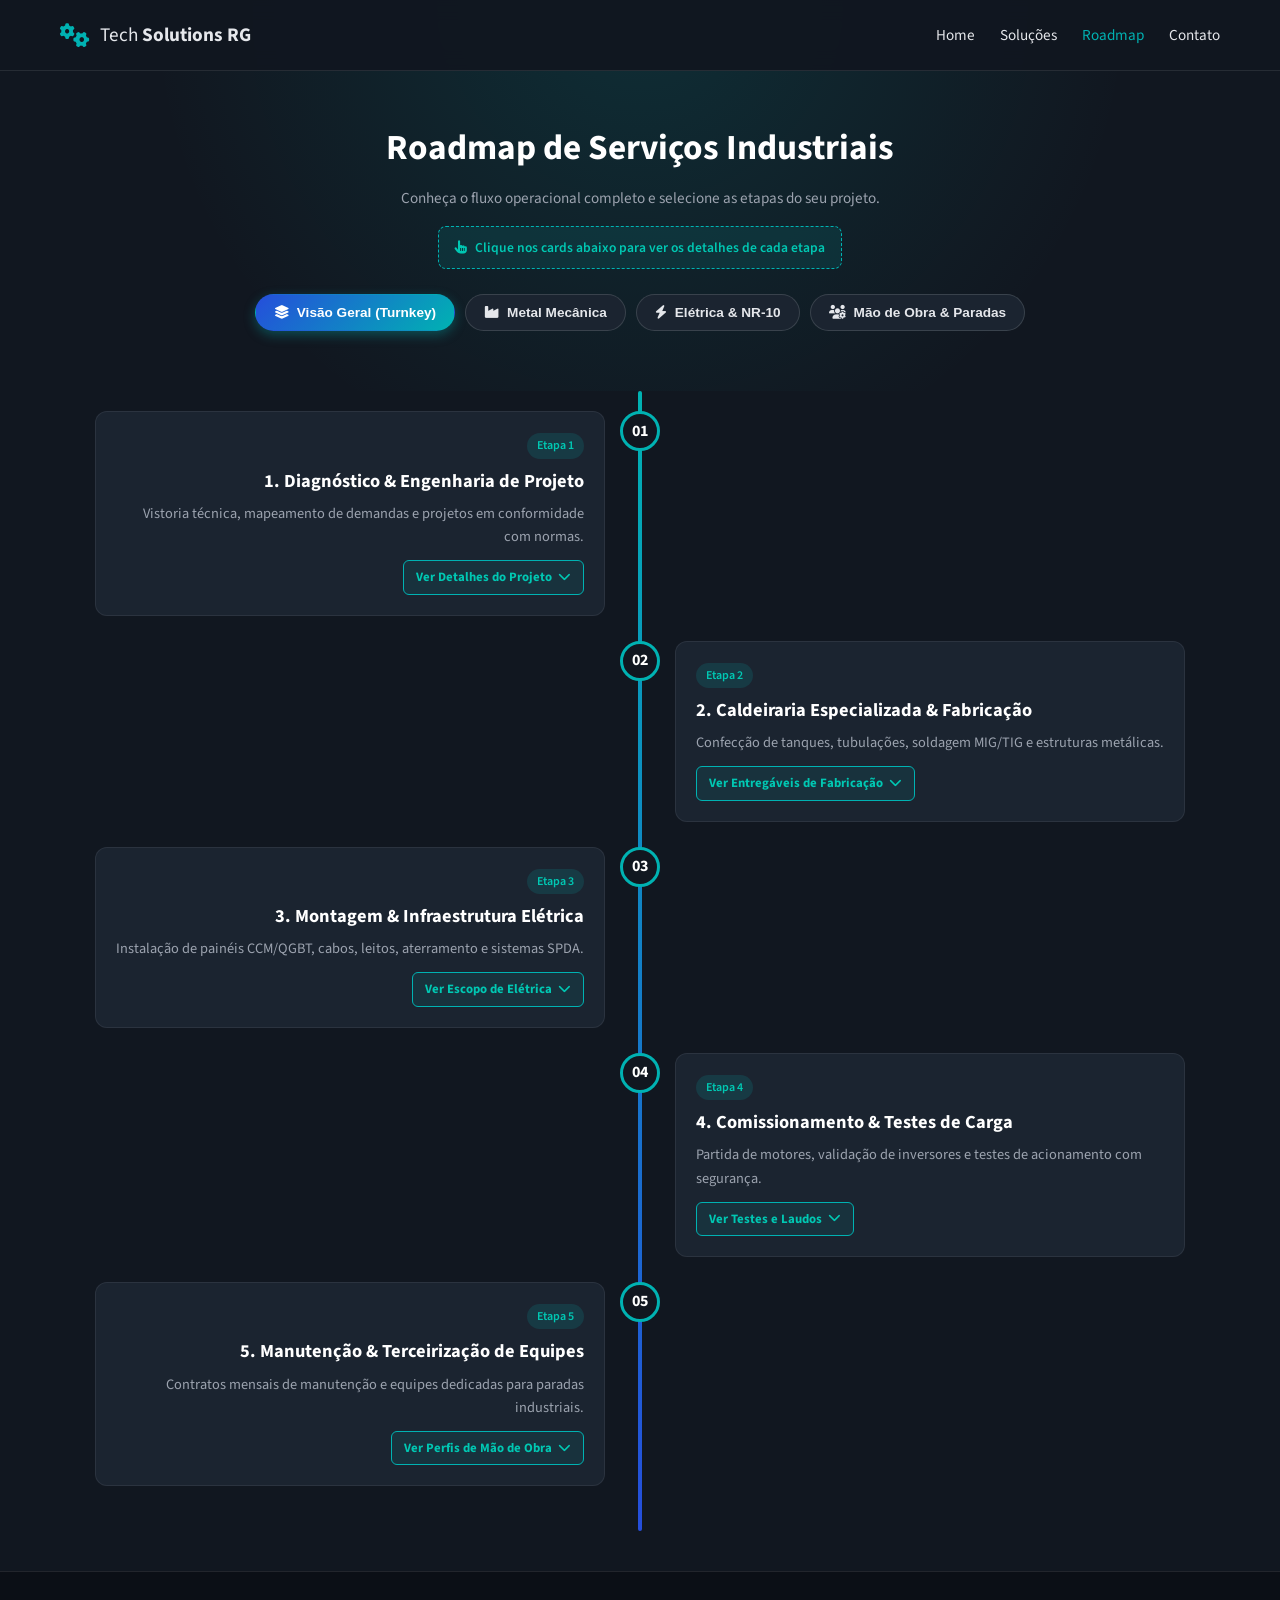
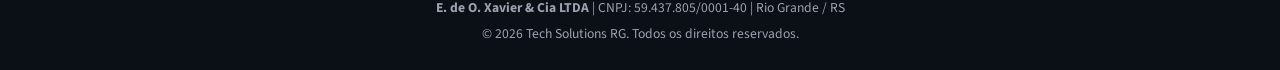
==== roadmap_servicos.html @ 015f623b "Novas atualizações Incluído o guia de serviços em roadmap" ====
<!DOCTYPE html>
<html lang="pt-BR">
<head>
    <meta charset="UTF-8">
    <meta name="viewport" content="width=device-width, initial-scale=1.0">
    <title>Roadmap de Serviços | Tech Solutions RG</title>
    <meta name="description" content="Navegue pela jornada completa de execução da Tech Solutions RG: do diagnóstico e caldeiraria à montagem, automação NR-10 e manutenção contínua.">
    
    <!-- Fonts & Icons -->
    <link rel="preconnect" href="https://fonts.googleapis.com">
    <link rel="preconnect" href="https://fonts.gstatic.com" crossorigin>
    <link href="https://fonts.googleapis.com/css2?family=Source+Sans+Pro:wght@300;400;600;700&display=swap" rel="stylesheet">
    <link rel="stylesheet" href="https://cdnjs.cloudflare.com/ajax/libs/font-awesome/6.4.0/css/all.min.css">
    
    <!-- CSS Externo -->
    <link rel="stylesheet" href="style.css">
</head>
<body>

    <!-- Header -->
    <header class="header">
        <div class="container header-container">
            <a href="index.html" class="logo">
                <i class="fa-solid fa-gears logo-icon"></i>
                <span>Tech <strong>Solutions RG</strong></span>
            </a>
            <nav class="nav-menu">
                <a href="index.html#home">Home</a>
                <a href="index.html#solucoes">Soluções</a>
                <a href="roadmap_servicos.html" class="active">Roadmap</a>
                <a href="index.html#contato">Contato</a>
            </nav>
        </div>
    </header>

    <main class="container">
        
        <!-- Hero Section -->
        <section class="roadmap-hero">
            <h1>Roadmap de Serviços Industriais</h1>
            <p>Conheça o fluxo operacional completo e selecione as etapas do seu projeto.</p>
            
            <div class="instruction-banner">
                <i class="fa-solid fa-hand-pointer"></i> Clique nos cards abaixo para ver os detalhes de cada etapa
            </div>

            <!-- Filtros de Categorias -->
            <div class="filter-container">
                <button class="filter-btn active" onclick="filterRoadmap('todos', this)"><i class="fa-solid fa-layer-group"></i> Visão Geral (Turnkey)</button>
                <button class="filter-btn" onclick="filterRoadmap('mecanica', this)"><i class="fa-solid fa-industry"></i> Metal Mecânica</button>
                <button class="filter-btn" onclick="filterRoadmap('eletrica', this)"><i class="fa-solid fa-bolt"></i> Elétrica & NR-10</button>
                <button class="filter-btn" onclick="filterRoadmap('terceirizacao', this)"><i class="fa-solid fa-users-gear"></i> Mão de Obra & Paradas</button>
            </div>
        </section>

        <!-- Timeline -->
        <section class="roadmap-timeline" id="timeline">
            
            <!-- Passo 1 -->
            <div class="roadmap-step left" data-category="mecanica eletrica" onclick="selectStep(1, this)">
                <div class="step-node">01</div>
                <div class="step-card">
                    <span class="step-badge">Etapa 1</span>
                    <h3>1. Diagnóstico & Engenharia de Projeto</h3>
                    <p>Vistoria técnica, mapeamento de demandas e projetos em conformidade com normas.</p>
                    <div class="click-action-trigger">
                        <span>Ver Detalhes do Projeto</span> <i class="fa-solid fa-chevron-down"></i>
                    </div>
                </div>
            </div>

            <!-- Passo 2 -->
            <div class="roadmap-step right" data-category="mecanica" onclick="selectStep(2, this)">
                <div class="step-node">02</div>
                <div class="step-card">
                    <span class="step-badge">Etapa 2</span>
                    <h3>2. Caldeiraria Especializada & Fabricação</h3>
                    <p>Confecção de tanques, tubulações, soldagem MIG/TIG e estruturas metálicas.</p>
                    <div class="click-action-trigger">
                        <span>Ver Entregáveis de Fabricação</span> <i class="fa-solid fa-chevron-down"></i>
                    </div>
                </div>
            </div>

            <!-- Passo 3 -->
            <div class="roadmap-step left" data-category="eletrica" onclick="selectStep(3, this)">
                <div class="step-node">03</div>
                <div class="step-card">
                    <span class="step-badge">Etapa 3</span>
                    <h3>3. Montagem & Infraestrutura Elétrica</h3>
                    <p>Instalação de painéis CCM/QGBT, cabos, leitos, aterramento e sistemas SPDA.</p>
                    <div class="click-action-trigger">
                        <span>Ver Escopo de Elétrica</span> <i class="fa-solid fa-chevron-down"></i>
                    </div>
                </div>
            </div>

            <!-- Passo 4 -->
            <div class="roadmap-step right" data-category="mecanica eletrica" onclick="selectStep(4, this)">
                <div class="step-node">04</div>
                <div class="step-card">
                    <span class="step-badge">Etapa 4</span>
                    <h3>4. Comissionamento & Testes de Carga</h3>
                    <p>Partida de motores, validação de inversores e testes de acionamento com segurança.</p>
                    <div class="click-action-trigger">
                        <span>Ver Testes e Laudos</span> <i class="fa-solid fa-chevron-down"></i>
                    </div>
                </div>
            </div>

            <!-- Passo 5 -->
            <div class="roadmap-step left" data-category="terceirizacao mecanica eletrica" onclick="selectStep(5, this)">
                <div class="step-node">05</div>
                <div class="step-card">
                    <span class="step-badge">Etapa 5</span>
                    <h3>5. Manutenção & Terceirização de Equipes</h3>
                    <p>Contratos mensais de manutenção e equipes dedicadas para paradas industriais.</p>
                    <div class="click-action-trigger">
                        <span>Ver Perfis de Mão de Obra</span> <i class="fa-solid fa-chevron-down"></i>
                    </div>
                </div>
            </div>

        </section>

        <!-- Painel de Detalhes -->
        <section class="details-panel" id="details-panel">
            <div class="panel-header">
                <h2 id="panel-title">Detalhamento dos Serviços</h2>
                <button class="panel-close" onclick="closePanel()">&times;</button>
            </div>
            <div class="panel-grid">
                <div>
                    <h4 style="color: #fff; margin-bottom: 12px;">Entregáveis Técnicos da Etapa:</h4>
                    <ul class="deliverables-list" id="panel-deliverables"></ul>
                </div>
                <div class="cta-box">
                    <h4 style="color: #fff;">Incluir no seu Projeto?</h4>
                    <p style="font-size: 0.85rem; color: var(--silver-dark); margin-top: 5px;">Solicite um orçamento sob medida para sua indústria.</p>
                    <a href="index.html#contato" class="btn-cta" id="panel-cta-btn">Solicitar Proposta</a>
                </div>
            </div>
        </section>

    </main>

    <footer style="text-align: center; padding: 25px 0; background: #0b0f16; border-top: 1px solid rgba(229,231,235,0.1); font-size: 0.85rem; color: #9CA3AF;">
        <div class="container">
            <p><strong>E. de O. Xavier & Cia LTDA</strong> | CNPJ: 59.437.805/0001-40 | Rio Grande / RS</p>
            <p style="margin-top: 4px;">&copy; 2026 Tech Solutions RG. Todos os direitos reservados.</p>
        </div>
    </footer>

    <!-- Script Explicito no Final -->
    <script src="script.js"></script>
</body>
</html>
---- style.css ----
/* Var & Reset */
:root {
    --cyan: #00B2B2;
    --cyan-hover: #00C8B3;
    --cobalt: #254EDB;
    --cobalt-dark: #1E3A8A;
    --silver: #E5E7EB;
    --gray-muted: #9CA3AF;
    --bg-dark: #111720;
    --bg-card: #1B2430;
    --bg-card-hover: #232E3D;
    --font-main: 'Source Sans Pro', sans-serif;
}

* {
    margin: 0;
    padding: 0;
    box-sizing: border-box;
    scroll-behavior: smooth;
}

body {
    font-family: var(--font-main);
    background-color: var(--bg-dark);
    color: var(--silver);
    line-height: 1.6;
    overflow-x: hidden;
}

/* Tipografia */
h1, h2, h3, h4 {
    color: #FFFFFF;
    font-weight: 700;
}

a {
    color: var(--cyan);
    text-decoration: none;
    transition: all 0.3s ease;
}

a:hover {
    color: var(--cyan-hover);
}

.container {
    max-width: 1200px;
    margin: 0 auto;
    padding: 0 20px;
}

/* Botões */
.btn {
    display: inline-flex;
    align-items: center;
    gap: 8px;
    padding: 12px 24px;
    border-radius: 6px;
    font-weight: 600;
    cursor: pointer;
    border: none;
    transition: transform 0.2s ease, background-color 0.3s ease;
}

.btn-primary {
    background: linear-gradient(135deg, var(--cobalt), var(--cyan));
    color: #FFFFFF;
}

.btn-primary:hover {
    transform: translateY(-2px);
    box-shadow: 0 4px 15px rgba(0, 178, 178, 0.3);
    color: #FFFFFF;
}

.btn-secondary {
    background-color: transparent;
    border: 1px solid var(--cyan);
    color: var(--cyan);
}

.btn-secondary:hover {
    background-color: var(--cyan);
    color: var(--bg-dark);
}

.btn-full {
    width: 100%;
    justify-content: center;
}

/* Header Fixo */
.header {
    position: fixed;
    top: 0;
    left: 0;
    width: 100%;
    background-color: rgba(17, 23, 32, 0.95);
    backdrop-filter: blur(10px);
    z-index: 1000;
    border-bottom: 1px solid rgba(229, 231, 235, 0.1);
}

.header-container {
    display: flex;
    justify-content: space-between;
    align-items: center;
    height: 70px;
}

.logo {
    display: flex;
    align-items: center;
    gap: 10px;
    font-size: 1.2rem;
    color: var(--silver);
}

.logo-icon {
    color: var(--cyan);
    font-size: 1.5rem;
}

.nav-menu {
    display: flex;
    gap: 25px;
}

.nav-menu a {
    color: var(--silver);
    font-size: 0.95rem;
}

.nav-menu a:hover, .nav-menu a.active {
    color: var(--cyan);
}

.mobile-toggle {
    display: none;
    background: none;
    border: none;
    color: var(--silver);
    font-size: 1.5rem;
    cursor: pointer;
}

/* Hero Section (Página Inicial) */
.hero {
    padding: 140px 0 60px 0;
}

.hero-grid {
    display: grid;
    grid-template-columns: 1fr 1fr;
    gap: 40px;
    align-items: center;
    margin-bottom: 40px;
}

.hero-tag {
    display: inline-block;
    font-size: 0.85rem;
    text-transform: uppercase;
    letter-spacing: 1px;
    color: var(--cyan);
    margin-bottom: 15px;
    font-weight: 600;
}

.hero-title {
    font-size: 2.8rem;
    line-height: 1.2;
    background: linear-gradient(180deg, #FFFFFF, var(--silver));
    -webkit-background-clip: text;
    -webkit-text-fill-color: transparent;
}

.hero-subtitle {
    font-size: 1.1rem;
    color: var(--gray-muted);
    margin-bottom: 25px;
}

.hero-banner-container {
    background: linear-gradient(135deg, var(--bg-card), var(--bg-card-hover));
    padding: 30px;
    border-radius: 12px;
    border-left: 4px solid var(--cyan);
    border: 1px solid rgba(229, 231, 235, 0.05);
}

.hero-banner-content h3 {
    margin-bottom: 8px;
    font-size: 1.2rem;
}

.hero-banner-content p {
    color: var(--gray-muted);
    font-size: 0.95rem;
}

/* Seções Gerais */
.services, .differentials, .about, .contact {
    padding: 80px 0;
}

.section-header {
    text-align: center;
    margin-bottom: 50px;
}

.section-header h2 {
    font-size: 2.2rem;
    margin-bottom: 10px;
}

.section-header p {
    color: var(--gray-muted);
}

/* Bento Grid */
.bento-grid {
    display: grid;
    grid-template-columns: repeat(3, 1fr);
    gap: 20px;
}

.bento-card {
    background-color: var(--bg-card);
    border-radius: 12px;
    padding: 30px;
    border: 1px solid rgba(229, 231, 235, 0.05);
    transition: transform 0.3s ease, background-color 0.3s ease;
    display: flex;
    flex-direction: column;
}

.bento-card:hover {
    transform: translateY(-5px);
    background-color: var(--bg-card-hover);
}

.bento-large {
    grid-column: span 3;
}

.card-icon {
    font-size: 2rem;
    color: var(--cyan);
    margin-bottom: 20px;
}

.bento-card h3 {
    font-size: 1.3rem;
    margin-bottom: 15px;
}

.bento-card p {
    color: var(--gray-muted);
    font-size: 0.95rem;
    margin-bottom: 20px;
    flex-grow: 1;
}

.specs-list {
    list-style: none;
    margin-top: auto;
}

.specs-list li {
    font-size: 0.9rem;
    color: var(--silver);
    margin-bottom: 8px;
    display: flex;
    align-items: center;
    gap: 8px;
}

.specs-list i {
    color: var(--cyan);
}

/* Diferenciais */
.diff-grid {
    display: grid;
    grid-template-columns: repeat(3, 1fr);
    gap: 20px;
}

.diff-card {
    background: var(--bg-card);
    padding: 30px;
    border-radius: 10px;
    text-align: center;
    border: 1px solid rgba(229, 231, 235, 0.05);
}

.diff-icon {
    font-size: 2.2rem;
    color: var(--cobalt);
    margin-bottom: 15px;
}

.diff-card h4 {
    margin-bottom: 10px;
    font-size: 1.1rem;
}

.diff-card p {
    color: var(--gray-muted);
    font-size: 0.9rem;
}

/* Sobre Nós */
.about-grid {
    display: grid;
    grid-template-columns: 1fr 1fr;
    gap: 40px;
    align-items: center;
}

.about-text p {
    color: var(--gray-muted);
    margin-top: 15px;
}

.about-stats {
    display: flex;
    gap: 20px;
}

.stat-box {
    background-color: var(--bg-card);
    padding: 30px;
    border-radius: 12px;
    flex: 1;
    text-align: center;
    border: 1px solid rgba(0, 178, 178, 0.2);
}

.stat-number {
    display: block;
    font-size: 2rem;
    font-weight: 700;
    color: var(--cyan);
}

.stat-label {
    color: var(--silver);
    font-size: 0.9rem;
}

/* Contato */
.contact-grid {
    display: grid;
    grid-template-columns: 1fr 1fr;
    gap: 40px;
    align-items: start;
}

.contact-form-container, .contact-info {
    background: var(--bg-card);
    padding: 30px;
    border-radius: 12px;
    border: 1px solid rgba(229, 231, 235, 0.05);
}

.contact-form {
    margin-top: 20px;
}

.form-group {
    margin-bottom: 15px;
}

.form-group label {
    display: block;
    margin-bottom: 5px;
    font-size: 0.85rem;
    color: var(--silver);
}

.form-group input, .form-group select, .form-group textarea {
    width: 100%;
    padding: 10px;
    border-radius: 6px;
    border: 1px solid rgba(229, 231, 235, 0.2);
    background-color: var(--bg-dark);
    color: var(--silver);
    font-family: var(--font-main);
}

.form-group input:focus, .form-group select:focus, .form-group textarea:focus {
    outline: none;
    border-color: var(--cyan);
}

.form-status {
    margin-top: 15px;
    font-size: 0.9rem;
    text-align: center;
}

.info-list {
    list-style: none;
    margin-top: 20px;
}

.info-list li {
    margin-bottom: 16px;
    display: flex;
    align-items: center;
    gap: 12px;
    font-size: 0.95rem;
}

.info-list i {
    color: var(--cyan);
    font-size: 1.1rem;
}

/* Footer */
.footer {
    background-color: #0B0F15;
    padding: 50px 0 20px 0;
    border-top: 1px solid rgba(229, 231, 235, 0.05);
}

.footer-container {
    display: grid;
    grid-template-columns: 2fr 1fr 1fr 1fr;
    gap: 30px;
    margin-bottom: 30px;
}

.footer-info h4 {
    color: var(--cyan);
    margin-bottom: 10px;
}

.footer-info p {
    color: var(--gray-muted);
    font-size: 0.85rem;
}

.footer h5 {
    margin-bottom: 15px;
    font-size: 0.95rem;
}

.footer ul {
    list-style: none;
}

.footer ul li {
    margin-bottom: 8px;
}

.footer ul li a {
    color: var(--gray-muted);
    font-size: 0.85rem;
}

.footer ul li a:hover {
    color: var(--silver);
}

.social-icons {
    display: flex;
    gap: 15px;
}

.social-icons a {
    font-size: 1.2rem;
    color: var(--silver);
}

.footer-bottom {
    text-align: center;
    font-size: 0.8rem;
    color: var(--gray-muted);
    border-top: 1px solid rgba(229, 231, 235, 0.05);
    padding-top: 20px;
}

/* Scroll Animation Reveal */
.reveal {
    opacity: 0;
    transform: translateY(30px);
    transition: all 0.6s cubic-bezier(0.5, 0, 0, 1);
}

.reveal.active {
    opacity: 1;
    transform: translateY(0);
}

/* ==========================================
   MÓDULO: ROADMAP DE SERVIÇOS
   ========================================== */
.roadmap-hero {
    padding: 120px 0 30px 0;
    text-align: center;
    background: radial-gradient(circle at top, rgba(0, 178, 178, 0.15) 0%, transparent 70%);
}

.roadmap-hero h1 {
    font-size: 2.2rem;
    margin-bottom: 10px;
}

.roadmap-hero p {
    max-width: 700px;
    margin: 0 auto 15px;
    color: var(--gray-muted);
    font-size: 0.95rem;
}

.instruction-banner {
    background: rgba(0, 178, 178, 0.12);
    border: 1px dashed var(--cyan);
    color: var(--cyan-hover);
    padding: 10px 16px;
    border-radius: 8px;
    display: inline-flex;
    align-items: center;
    gap: 8px;
    font-size: 0.85rem;
    font-weight: 600;
    margin-bottom: 25px;
}

/* Filtros */
.filter-container {
    display: flex;
    justify-content: center;
    gap: 10px;
    flex-wrap: wrap;
    margin-bottom: 30px;
}

.filter-btn {
    background: var(--bg-card);
    border: 1px solid rgba(229, 231, 235, 0.15);
    color: var(--silver);
    padding: 10px 18px;
    border-radius: 20px;
    cursor: pointer;
    font-weight: 600;
    font-size: 0.85rem;
    transition: all 0.3s ease;
    display: flex;
    align-items: center;
    gap: 8px;
}

.filter-btn:hover, .filter-btn.active {
    background: linear-gradient(135deg, var(--cobalt), var(--cyan));
    color: #FFFFFF;
    border-color: transparent;
    box-shadow: 0 4px 12px rgba(0, 178, 178, 0.35);
}

/* Linha do Tempo (Timeline) */
.roadmap-timeline {
    position: relative;
    padding: 20px 0;
    margin-bottom: 40px;
}

.roadmap-timeline::before {
    content: '';
    position: absolute;
    left: 20px;
    top: 0;
    bottom: 0;
    width: 4px;
    background: linear-gradient(180deg, var(--cyan), var(--cobalt));
    border-radius: 2px;
}

.roadmap-step {
    position: relative;
    margin-bottom: 25px;
    width: 100%;
    padding-left: 55px;
    cursor: pointer;
}

.step-node {
    position: absolute;
    left: 0;
    top: 0;
    width: 40px;
    height: 40px;
    background: var(--bg-dark);
    border: 3px solid var(--cyan);
    border-radius: 50%;
    display: flex;
    align-items: center;
    justify-content: center;
    color: #FFFFFF;
    font-weight: 700;
    z-index: 10;
    transition: all 0.3s ease;
}

.roadmap-step:hover .step-node, .roadmap-step.active .step-node {
    background: var(--cyan);
    box-shadow: 0 0 12px var(--cyan);
}

.step-card {
    background: var(--bg-card);
    padding: 20px;
    border-radius: 12px;
    border: 1px solid rgba(229, 231, 235, 0.08);
    transition: all 0.3s ease;
}

.roadmap-step:hover .step-card, .roadmap-step.active .step-card {
    border-color: var(--cyan);
    transform: translateY(-3px);
    background-color: var(--bg-card-hover);
    box-shadow: 0 8px 20px rgba(0, 0, 0, 0.4);
}

.step-badge {
    display: inline-block;
    background: rgba(0, 178, 178, 0.15);
    color: var(--cyan-hover);
    font-size: 0.75rem;
    padding: 3px 10px;
    border-radius: 15px;
    margin-bottom: 8px;
    font-weight: 600;
}

.step-card h3 {
    font-size: 1.15rem;
    margin-bottom: 6px;
}

.step-card p {
    color: var(--gray-muted);
    font-size: 0.9rem;
    margin-bottom: 12px;
}

.click-action-trigger {
    display: inline-flex;
    align-items: center;
    gap: 6px;
    background: rgba(0, 178, 178, 0.1);
    color: var(--cyan-hover);
    font-size: 0.8rem;
    font-weight: 700;
    padding: 6px 12px;
    border-radius: 6px;
    border: 1px solid var(--cyan);
}

/* Painel de Detalhes Interativo */
.details-panel {
    background: var(--bg-card);
    border: 2px solid var(--cyan);
    border-radius: 14px;
    padding: 24px;
    margin: 20px 0 60px;
    display: none;
    box-shadow: 0 10px 30px rgba(0, 178, 178, 0.2);
}

.details-panel.active {
    display: block;
}

.panel-header {
    display: flex;
    justify-content: space-between;
    align-items: center;
    border-bottom: 1px solid rgba(229, 231, 235, 0.1);
    padding-bottom: 12px;
    margin-bottom: 20px;
}

.panel-header h2 {
    color: var(--cyan-hover);
    font-size: 1.3rem;
}

.panel-close {
    background: rgba(255, 255, 255, 0.1);
    border: none;
    color: #FFFFFF;
    width: 32px;
    height: 32px;
    border-radius: 50%;
    cursor: pointer;
    font-size: 1.2rem;
    line-height: 1;
    transition: background 0.3s;
}

.panel-close:hover {
    background: rgba(255, 255, 255, 0.2);
}

.deliverables-list {
    list-style: none;
}

.deliverables-list li {
    position: relative;
    padding-left: 24px;
    margin-bottom: 10px;
    color: var(--silver);
    font-size: 0.92rem;
}

.deliverables-list li::before {
    content: '\f00c';
    font-family: 'Font Awesome 6 Free';
    font-weight: 900;
    position: absolute;
    left: 0;
    color: var(--cyan);
}

.cta-box {
    background: rgba(37, 78, 219, 0.15);
    border: 1px solid var(--cobalt);
    padding: 20px;
    border-radius: 10px;
    text-align: center;
}

/* Responsividade Mobile-First & Desktop Layouts */
@media (min-width: 769px) {
    .roadmap-timeline::before {
        left: 50%;
        transform: translateX(-50%);
    }

    .roadmap-step {
        width: 50%;
        padding: 0 35px;
    }

    .roadmap-step.left {
        left: 0;
        text-align: right;
    }

    .roadmap-step.right {
        left: 50%;
        text-align: left;
    }

    .roadmap-step.left .step-node {
        right: -20px;
        left: auto;
    }

    .roadmap-step.right .step-node {
        left: -20px;
    }

    .panel-grid {
        display: grid;
        grid-template-columns: 2fr 1fr;
        gap: 25px;
        align-items: start;
    }
}

@media (max-width: 900px) {
    .hero-grid, .about-grid, .contact-grid {
        grid-template-columns: 1fr;
    }
    
    .bento-grid, .diff-grid {
        grid-template-columns: 1fr;
    }

    .bento-large {
        grid-column: span 1;
    }

    .footer-container {
        grid-template-columns: 1fr;
    }

    .nav-menu {
        display: none;
        position: absolute;
        top: 70px;
        left: 0;
        width: 100%;
        background-color: var(--bg-dark);
        flex-direction: column;
        padding: 20px;
        border-bottom: 1px solid var(--bg-card);
    }

    .nav-menu.active {
        display: flex;
    }

    .nav-cta {
        display: none;
    }

    .mobile-toggle {
        display: block;
    }
}
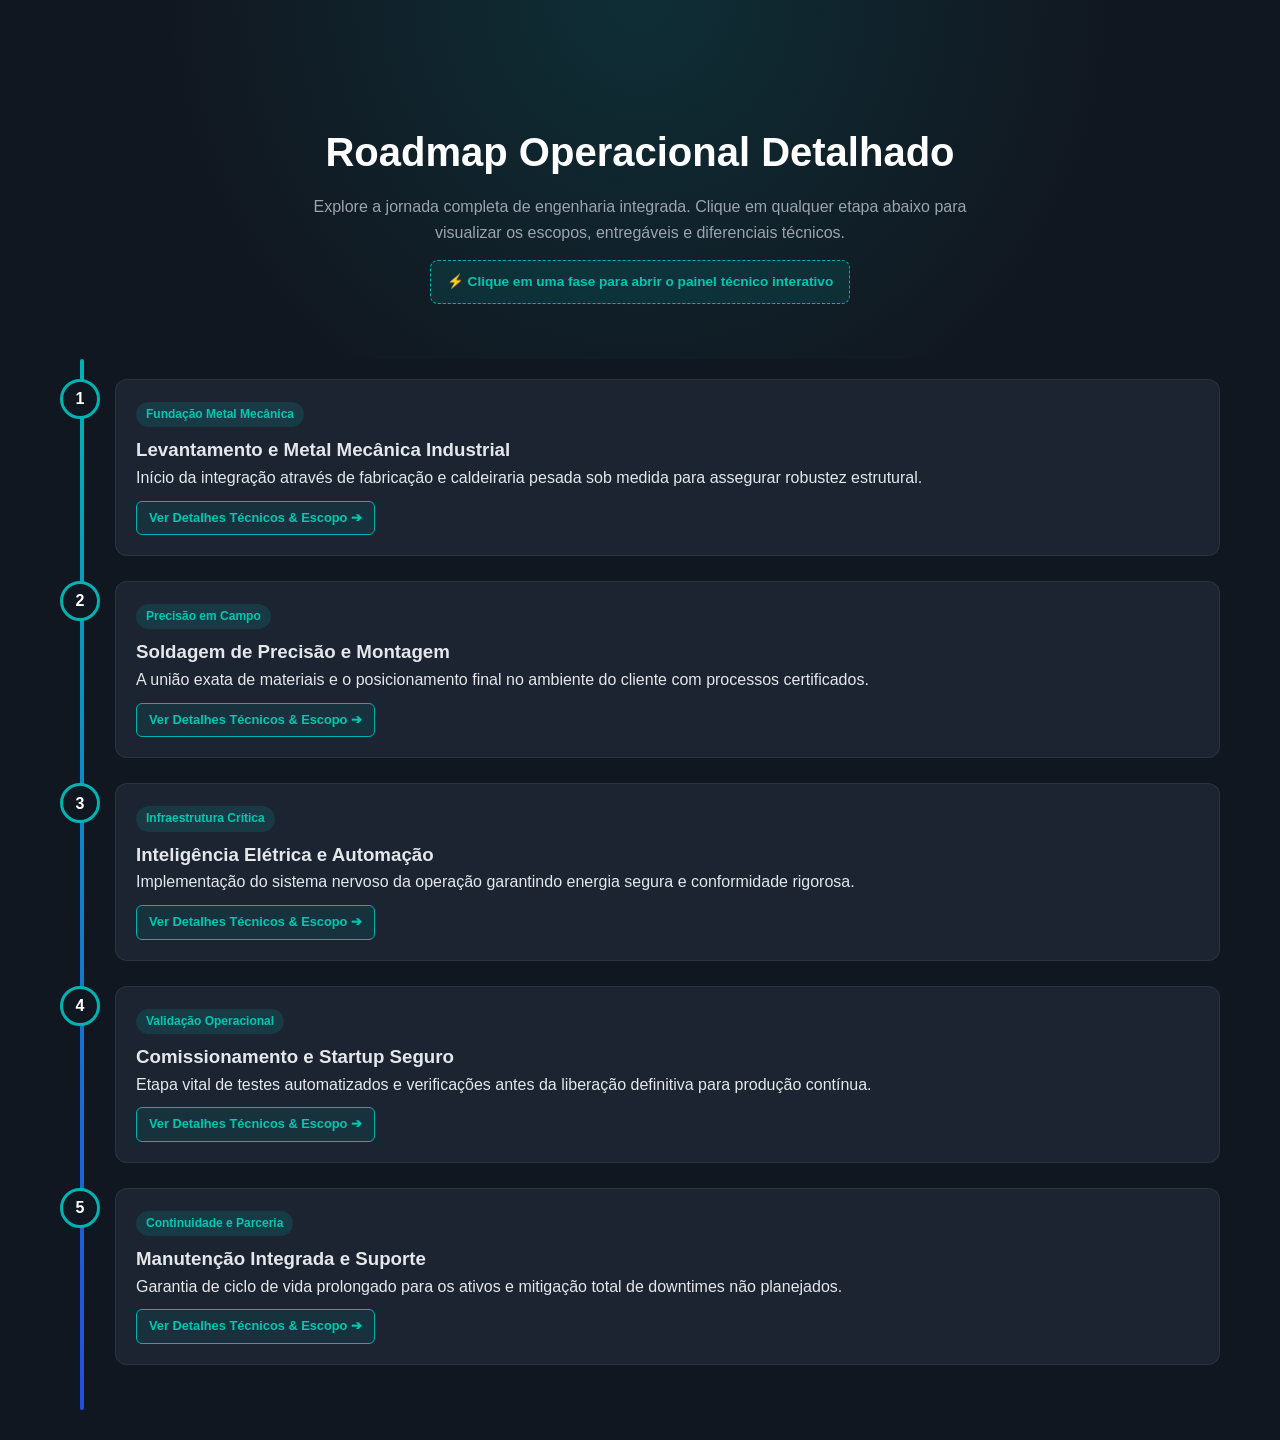
==== commit 367bdee1: "Atualização Correção de bugs novos implementos no roadmap" ====
--- a/roadmap_servicos.html
+++ b/roadmap_servicos.html
@@ -3,155 +3,283 @@
 <head>
     <meta charset="UTF-8">
     <meta name="viewport" content="width=device-width, initial-scale=1.0">
-    <title>Roadmap de Serviços | Tech Solutions RG</title>
-    <meta name="description" content="Navegue pela jornada completa de execução da Tech Solutions RG: do diagnóstico e caldeiraria à montagem, automação NR-10 e manutenção contínua.">
-    
-    <!-- Fonts & Icons -->
-    <link rel="preconnect" href="https://fonts.googleapis.com">
-    <link rel="preconnect" href="https://fonts.gstatic.com" crossorigin>
-    <link href="https://fonts.googleapis.com/css2?family=Source+Sans+Pro:wght@300;400;600;700&display=swap" rel="stylesheet">
-    <link rel="stylesheet" href="https://cdnjs.cloudflare.com/ajax/libs/font-awesome/6.4.0/css/all.min.css">
-    
-    <!-- CSS Externo -->
-    <link rel="stylesheet" href="style.css">
+    <title>Roadmap de Serviços Detalhado - Tech Solutions RG</title>
+    <style>
+        :root { 
+            --cyan: #00B2B2; 
+            --cyan-hover: #00C8B3; 
+            --cobalt: #254EDB; 
+            --cobalt-dark: #1E3A8A; 
+            --silver: #E5E7EB; 
+            --gray-muted: #9CA3AF; 
+            --bg-dark: #111720; 
+            --bg-card: #1B2430; 
+            --bg-card-hover: #232E3D; 
+            --font-main: 'Source Sans Pro', sans-serif; 
+        }
+        * { margin: 0; padding: 0; box-sizing: border-box; scroll-behavior: smooth; }
+        body { font-family: var(--font-main); background-color: var(--bg-dark); color: var(--silver); line-height: 1.6; overflow-x: hidden; }
+        .container { max-width: 1200px; margin: 0 auto; padding: 0 20px; }
+        
+        /* Cabeçalho da Seção */
+        .roadmap-hero { padding: 120px 0 30px 0; text-align: center; background: radial-gradient(circle at top, rgba(0, 178, 178, 0.15) 0%, transparent 70%); }
+        .roadmap-hero h1 { font-size: 2.5rem; margin-bottom: 10px; color: #FFFFFF; }
+        .roadmap-hero p { max-width: 700px; margin: 0 auto 15px; color: var(--gray-muted); font-size: 1rem; }
+        
+        .instruction-banner { background: rgba(0, 178, 178, 0.12); border: 1px dashed var(--cyan); color: var(--cyan-hover); padding: 10px 16px; border-radius: 8px; display: inline-flex; align-items: center; gap: 8px; font-size: 0.85rem; font-weight: 600; margin-bottom: 25px; }
+
+        /* Timeline de Passos */
+        .roadmap-timeline { position: relative; padding: 20px 0; margin-bottom: 30px; }
+        .roadmap-timeline::before { content: ''; position: absolute; left: 20px; top: 0; bottom: 0; width: 4px; background: linear-gradient(180deg, var(--cyan), var(--cobalt)); border-radius: 2px; }
+        
+        .roadmap-step { position: relative; margin-bottom: 25px; width: 100%; padding-left: 55px; cursor: pointer; }
+        .step-node { position: absolute; left: 0; top: 0; width: 40px; height: 40px; background: var(--bg-dark); border: 3px solid var(--cyan); border-radius: 50%; display: flex; align-items: center; justify-content: center; color: #FFFFFF; font-weight: 700; z-index: 10; transition: all 0.3s ease; }
+        
+        .roadmap-step:hover .step-node, .roadmap-step.active .step-node { background: var(--cyan); box-shadow: 0 0 12px var(--cyan); }
+        .step-card { background: var(--bg-card); padding: 20px; border-radius: 12px; border: 1px solid rgba(229, 231, 235, 0.08); transition: all 0.3s ease; }
+        .roadmap-step:hover .step-card, .roadmap-step.active .step-card { border-color: var(--cyan); transform: translateY(-3px); background-color: var(--bg-card-hover); box-shadow: 0 8px 20px rgba(0, 0, 0, 0.4); }
+        
+        .step-badge { display: inline-block; background: rgba(0, 178, 178, 0.15); color: var(--cyan-hover); font-size: 0.75rem; padding: 3px 10px; border-radius: 15px; margin-bottom: 8px; font-weight: 600; }
+        .click-action-trigger { display: inline-flex; align-items: center; gap: 6px; background: rgba(0, 178, 178, 0.1); color: var(--cyan-hover); font-size: 0.8rem; font-weight: 700; padding: 6px 12px; border-radius: 6px; border: 1px solid var(--cyan); margin-top: 10px; }
+
+        /* Painel Detalhado Interativo (Expansível por Pilar) */
+        .details-panel { background: var(--bg-card); border: 2px solid var(--cyan); border-radius: 14px; padding: 30px; margin: 20px 0 60px; display: none; box-shadow: 0 10px 30px rgba(0, 178, 178, 0.2); animation: fadeIn 0.4s ease-in-out; }
+        .details-panel.active { display: block; }
+        
+        @keyframes fadeIn {
+            from { opacity: 0; transform: translateY(-10px); }
+            to { opacity: 1; transform: translateY(0); }
+        }
+
+        .panel-header { display: flex; justify-content: space-between; align-items: center; border-bottom: 1px solid rgba(229, 231, 235, 0.1); padding-bottom: 15px; margin-bottom: 20px; }
+        .panel-header h2 { color: var(--cyan-hover); font-size: 1.5rem; }
+        .panel-close { background: rgba(255, 255, 255, 0.1); border: none; color: #FFFFFF; width: 34px; height: 34px; border-radius: 50%; cursor: pointer; font-size: 1.2rem; display: flex; align-items: center; justify-content: center; transition: background 0.2s; }
+        .panel-close:hover { background: var(--cyan); color: var(--bg-dark); }
+
+        .panel-body-grid { display: grid; grid-template-columns: 2fr 1fr; gap: 25px; }
+        .panel-body-grid p { color: var(--gray-muted); font-size: 0.95rem; margin-bottom: 15px; }
+        
+        .deliverables-list { list-style: none; margin-top: 10px; }
+        .deliverables-list li { position: relative; padding-left: 26px; margin-bottom: 12px; color: var(--silver); font-size: 0.92rem; }
+        .deliverables-list li::before { content: '✔'; position: absolute; left: 0; color: var(--cyan); font-weight: 700; }
+
+        .panel-sidebar { background: rgba(17, 23, 32, 0.6); padding: 20px; border-radius: 10px; border: 1px solid rgba(229, 231, 235, 0.05); }
+        .panel-sidebar h4 { font-size: 0.95rem; color: var(--cyan); margin-bottom: 10px; text-transform: uppercase; letter-spacing: 0.5px; }
+
+        @media (max-width: 768px) {
+            .panel-body-grid { grid-template-columns: 1fr; }
+        }
+    </style>
 </head>
 <body>
 
-    <!-- Header -->
-    <header class="header">
-        <div class="container header-container">
-            <a href="index.html" class="logo">
-                <i class="fa-solid fa-gears logo-icon"></i>
-                <span>Tech <strong>Solutions RG</strong></span>
-            </a>
-            <nav class="nav-menu">
-                <a href="index.html#home">Home</a>
-                <a href="index.html#solucoes">Soluções</a>
-                <a href="roadmap_servicos.html" class="active">Roadmap</a>
-                <a href="index.html#contato">Contato</a>
-            </nav>
-        </div>
-    </header>
-
-    <main class="container">
-        
-        <!-- Hero Section -->
+    <div class="container">
         <section class="roadmap-hero">
-            <h1>Roadmap de Serviços Industriais</h1>
-            <p>Conheça o fluxo operacional completo e selecione as etapas do seu projeto.</p>
+            <h1>Roadmap <span>Operacional Detalhado</span></h1>
+            <p>Explore a jornada completa de engenharia integrada. Clique em qualquer etapa abaixo para visualizar os escopos, entregáveis e diferenciais técnicos.</p>
+            <div class="instruction-banner">
+                <span>⚡ Clique em uma fase para abrir o painel técnico interativo</span>
+            </div>
+        </section>
+
+        <!-- TIMELINE DOS 5 PILARES -->
+        <div class="roadmap-timeline">
             
-            <div class="instruction-banner">
-                <i class="fa-solid fa-hand-pointer"></i> Clique nos cards abaixo para ver os detalhes de cada etapa
-            </div>
-
-            <!-- Filtros de Categorias -->
-            <div class="filter-container">
-                <button class="filter-btn active" onclick="filterRoadmap('todos', this)"><i class="fa-solid fa-layer-group"></i> Visão Geral (Turnkey)</button>
-                <button class="filter-btn" onclick="filterRoadmap('mecanica', this)"><i class="fa-solid fa-industry"></i> Metal Mecânica</button>
-                <button class="filter-btn" onclick="filterRoadmap('eletrica', this)"><i class="fa-solid fa-bolt"></i> Elétrica & NR-10</button>
-                <button class="filter-btn" onclick="filterRoadmap('terceirizacao', this)"><i class="fa-solid fa-users-gear"></i> Mão de Obra & Paradas</button>
-            </div>
-        </section>
-
-        <!-- Timeline -->
-        <section class="roadmap-timeline" id="timeline">
+            <!-- Pilar 1 -->
+            <div class="roadmap-step" onclick="toggleDetails(1)">
+                <div class="step-node">1</div>
+                <div class="step-card">
+                    <span class="step-badge">Fundação Metal Mecânica</span>
+                    <h3>Levantamento e Metal Mecânica Industrial</h3>
+                    <p>Início da integração através de fabricação e caldeiraria pesada sob medida para assegurar robustez estrutural.</p>
+                    <div class="click-action-trigger">Ver Detalhes Técnicos & Escopo ➔</div>
+                </div>
+            </div>
+
+            <!-- Pilar 2 -->
+            <div class="roadmap-step" onclick="toggleDetails(2)">
+                <div class="step-node">2</div>
+                <div class="step-card">
+                    <span class="step-badge">Precisão em Campo</span>
+                    <h3>Soldagem de Precisão e Montagem</h3>
+                    <p>A união exata de materiais e o posicionamento final no ambiente do cliente com processos certificados.</p>
+                    <div class="click-action-trigger">Ver Detalhes Técnicos & Escopo ➔</div>
+                </div>
+            </div>
+
+            <!-- Pilar 3 -->
+            <div class="roadmap-step" onclick="toggleDetails(3)">
+                <div class="step-node">3</div>
+                <div class="step-card">
+                    <span class="step-badge">Infraestrutura Crítica</span>
+                    <h3>Inteligência Elétrica e Automação</h3>
+                    <p>Implementação do sistema nervoso da operação garantindo energia segura e conformidade rigorosa.</p>
+                    <div class="click-action-trigger">Ver Detalhes Técnicos & Escopo ➔</div>
+                </div>
+            </div>
+
+            <!-- Pilar 4 -->
+            <div class="roadmap-step" onclick="toggleDetails(4)">
+                <div class="step-node">4</div>
+                <div class="step-card">
+                    <span class="step-badge">Validação Operacional</span>
+                    <h3>Comissionamento e Startup Seguro</h3>
+                    <p>Etapa vital de testes automatizados e verificações antes da liberação definitiva para produção contínua.</p>
+                    <div class="click-action-trigger">Ver Detalhes Técnicos & Escopo ➔</div>
+                </div>
+            </div>
+
+            <!-- Pilar 5 -->
+            <div class="roadmap-step" onclick="toggleDetails(5)">
+                <div class="step-node">5</div>
+                <div class="step-card">
+                    <span class="step-badge">Continuidade e Parceria</span>
+                    <h3>Manutenção Integrada e Suporte</h3>
+                    <p>Garantia de ciclo de vida prolongado para os ativos e mitigação total de downtimes não planejados.</p>
+                    <div class="click-action-trigger">Ver Detalhes Técnicos & Escopo ➔</div>
+                </div>
+            </div>
+
+        </div>
+
+        <!-- PAINÉIS DE DETALHAMENTO EXPANSÍVEIS -->
+
+        <!-- Painel 1 -->
+        <div id="panel-1" class="details-panel">
+            <div class="panel-header">
+                <h2>Pilar 01: Levantamento e Metal Mecânica Industrial</h2>
+                <button class="panel-close" onclick="closeDetails(1)">&times;</button>
+            </div>
+            <div class="panel-body-grid">
+                <div>
+                    <p>Esta etapa foundational foca na concepção mecânica sob medida. Projetamos e executamos estruturas robustas que suportam o ecossistema produtivo severo da planta industrial com tolerâncias milimétricas.</p>
+                    <ul class="deliverables-list">
+                        <li>Fabricação especializada de tanques, reservatórios, silos de grande porte, chutes e dutos.</li>
+                        <li>Construção de infraestrutura de acesso ergonômica: mezaninos, plataformas e escadas industriais.</li>
+                        <li>Desenvolvimento de estruturas de suporte, bases metálicas vibratórias e enclausuramentos de proteção.</li>
+                    </ul>
+                </div>
+                <div class="panel-sidebar">
+                    <h4>Indicadores de Valor</h4>
+                    <p><strong>Foco:</strong> Integridade Física</p>
+                    <p><strong>Normas:</strong> ABNT / ASME aplicadas</p>
+                </div>
+            </div>
+        </div>
+
+        <!-- Painel 2 -->
+        <div id="panel-2" class="details-panel">
+            <div class="panel-header">
+                <h2>Pilar 02: Soldagem de Precisão e Montagem em Campo</h2>
+                <button class="panel-close" onclick="closeDetails(2)">&times;</button>
+            </div>
+            <div class="panel-body-grid">
+                <div>
+                    <p>Garantia de união metalúrgica impecável. Contamos com equipes de soldadores qualificados por EPS/RQPS para atuar diretamente no canteiro de obras ou montagem de linhas complexas.</p>
+                    <ul class="deliverables-list">
+                        <li>Processos altamente qualificados: MIG/MAG, TIG e Eletrodo Revestido.</li>
+                        <li>Amplo domínio de ligas metálicas, incluindo Aço Carbono, Aço Inox e Alumínio.</li>
+                        <li>Montagem integrada de linhas de tubulações e estruturas com capacidade de rápida adaptação em campo.</li>
+                    </ul>
+                </div>
+                <div class="panel-sidebar">
+                    <h4>Indicadores de Valor</h4>
+                    <p><strong>Foco:</strong> Risco Zero de Falha Estrutural</p>
+                    <p><strong>Inspeção:</strong> Ensaios não destrutivos (END)</p>
+                </div>
+            </div>
+        </div>
+
+        <!-- Painel 3 -->
+        <div id="panel-3" class="details-panel">
+            <div class="panel-header">
+                <h2>Pilar 03: Inteligência Elétrica e Automação</h2>
+                <button class="panel-close" onclick="closeDetails(3)">&times;</button>
+            </div>
+            <div class="panel-body-grid">
+                <div>
+                    <p>A energia e os comandos que fazem a planta rodar. Projetamos e montamos toda a infraestrutura elétrica de baixa e média tensão com total alinhamento às normativas de segurança vigentes.</p>
+                    <ul class="deliverables-list">
+                        <li>Montagem de Painéis de Comando, Centros de Controle de Motores (CCM) e QGBT.</li>
+                        <li>Infraestrutura física robusta: eletrocalhas, leitos, lançamento de cabos blindados e subestações.</li>
+                        <li>Sistemas Críticos de contingência (Nobreaks, Geradores) e adequação integral à NR-10 e SPDA.</li>
+                    </ul>
+                </div>
+                <div class="panel-sidebar">
+                    <h4>Indicadores de Valor</h4>
+                    <p><strong>Foco:</strong> Conformidade NR-10 & Segurança</p>
+                    <p><strong>Confiabilidade:</strong> Redundância de Energia</p>
+                </div>
+            </div>
+        </div>
+
+        <!-- Painel 4 -->
+        <div id="panel-4" class="details-panel">
+            <div class="panel-header">
+                <h2>Pilar 04: Comissionamento e Startup Seguro</h2>
+                <button class="panel-close" onclick="closeDetails(4)">&times;</button>
+            </div>
+            <div class="panel-body-grid">
+                <div>
+                    <p>A transição planejada entre a infraestrutura montada e a operação comercial. Validamos cada ponto elétrico, sensor e atuador para eliminar surpresas no primeiro dia de produção.</p>
+                    <ul class="deliverables-list">
+                        <li>Inspeções visuais e dimensionais completas, acompanhadas de megagem e testes de isolamento.</li>
+                        <li>Parametrização avançada de Inversores de Frequência, soft-starters e redes industriais.</li>
+                        <li>Validação de malhas de controle, intertravamentos de segurança e start assistido em campo.</li>
+                    </ul>
+                </div>
+                <div class="panel-sidebar">
+                    <h4>Indicadores de Valor</h4>
+                    <p><strong>Foco:</strong> Zero Surpresas no Startup</p>
+                    <p><strong>Entrega:</strong> Planta Pronta para Produção</p>
+                </div>
+            </div>
+        </div>
+
+        <!-- Painel 5 -->
+        <div id="panel-5" class="details-panel">
+            <div class="panel-header">
+                <h2>Pilar 05: Manutenção Integrada e Parcerias</h2>
+                <button class="panel-close" onclick="closeDetails(5)">&times;</button>
+            </div>
+            <div class="panel-body-grid">
+                <div>
+                    <p>O compromisso de longo prazo com a performance da sua fábrica. Atuamos fortemente na preservação dos ativos para blindar o negócio contra paradas não planejadas (downtimes).</p>
+                    <ul class="deliverables-list">
+                        <li>Planos estruturados de Manutenção Preventiva, Corretiva e projetos de Retrofit tecnológico.</li>
+                        <li>Terceirização estratégica de especialistas dedicados (Caldeireiros, Soldadores, Eletricistas e Montadores).</li>
+                        <li>Esquadrões de Resposta Rápida prontos para atuar em paradas gerais programadas com alta agilidade.</li>
+                    </ul>
+                </div>
+                <div class="panel-sidebar">
+                    <h4>Indicadores de Valor</h4>
+                    <p><strong>Foco:</strong> Downtime Zero</p>
+                    <p><strong>Parceria:</strong> Suporte Dedicado Contínuo</p>
+                </div>
+            </div>
+        </div>
+
+    </div>
+
+    <!-- SCRIPT DE INTERATIVIDADE DOS PAINÉIS -->
+    <script>
+        function toggleDetails(id) {
+            // Fecha todos os painéis abertos e remove classe ativa dos passos
+            for (let i = 1; i <= 5; i++) {
+                document.getElementById('panel-' + i).classList.remove('active');
+            }
             
-            <!-- Passo 1 -->
-            <div class="roadmap-step left" data-category="mecanica eletrica" onclick="selectStep(1, this)">
-                <div class="step-node">01</div>
-                <div class="step-card">
-                    <span class="step-badge">Etapa 1</span>
-                    <h3>1. Diagnóstico & Engenharia de Projeto</h3>
-                    <p>Vistoria técnica, mapeamento de demandas e projetos em conformidade com normas.</p>
-                    <div class="click-action-trigger">
-                        <span>Ver Detalhes do Projeto</span> <i class="fa-solid fa-chevron-down"></i>
-                    </div>
-                </div>
-            </div>
-
-            <!-- Passo 2 -->
-            <div class="roadmap-step right" data-category="mecanica" onclick="selectStep(2, this)">
-                <div class="step-node">02</div>
-                <div class="step-card">
-                    <span class="step-badge">Etapa 2</span>
-                    <h3>2. Caldeiraria Especializada & Fabricação</h3>
-                    <p>Confecção de tanques, tubulações, soldagem MIG/TIG e estruturas metálicas.</p>
-                    <div class="click-action-trigger">
-                        <span>Ver Entregáveis de Fabricação</span> <i class="fa-solid fa-chevron-down"></i>
-                    </div>
-                </div>
-            </div>
-
-            <!-- Passo 3 -->
-            <div class="roadmap-step left" data-category="eletrica" onclick="selectStep(3, this)">
-                <div class="step-node">03</div>
-                <div class="step-card">
-                    <span class="step-badge">Etapa 3</span>
-                    <h3>3. Montagem & Infraestrutura Elétrica</h3>
-                    <p>Instalação de painéis CCM/QGBT, cabos, leitos, aterramento e sistemas SPDA.</p>
-                    <div class="click-action-trigger">
-                        <span>Ver Escopo de Elétrica</span> <i class="fa-solid fa-chevron-down"></i>
-                    </div>
-                </div>
-            </div>
-
-            <!-- Passo 4 -->
-            <div class="roadmap-step right" data-category="mecanica eletrica" onclick="selectStep(4, this)">
-                <div class="step-node">04</div>
-                <div class="step-card">
-                    <span class="step-badge">Etapa 4</span>
-                    <h3>4. Comissionamento & Testes de Carga</h3>
-                    <p>Partida de motores, validação de inversores e testes de acionamento com segurança.</p>
-                    <div class="click-action-trigger">
-                        <span>Ver Testes e Laudos</span> <i class="fa-solid fa-chevron-down"></i>
-                    </div>
-                </div>
-            </div>
-
-            <!-- Passo 5 -->
-            <div class="roadmap-step left" data-category="terceirizacao mecanica eletrica" onclick="selectStep(5, this)">
-                <div class="step-node">05</div>
-                <div class="step-card">
-                    <span class="step-badge">Etapa 5</span>
-                    <h3>5. Manutenção & Terceirização de Equipes</h3>
-                    <p>Contratos mensais de manutenção e equipes dedicadas para paradas industriais.</p>
-                    <div class="click-action-trigger">
-                        <span>Ver Perfis de Mão de Obra</span> <i class="fa-solid fa-chevron-down"></i>
-                    </div>
-                </div>
-            </div>
-
-        </section>
-
-        <!-- Painel de Detalhes -->
-        <section class="details-panel" id="details-panel">
-            <div class="panel-header">
-                <h2 id="panel-title">Detalhamento dos Serviços</h2>
-                <button class="panel-close" onclick="closePanel()">&times;</button>
-            </div>
-            <div class="panel-grid">
-                <div>
-                    <h4 style="color: #fff; margin-bottom: 12px;">Entregáveis Técnicos da Etapa:</h4>
-                    <ul class="deliverables-list" id="panel-deliverables"></ul>
-                </div>
-                <div class="cta-box">
-                    <h4 style="color: #fff;">Incluir no seu Projeto?</h4>
-                    <p style="font-size: 0.85rem; color: var(--silver-dark); margin-top: 5px;">Solicite um orçamento sob medida para sua indústria.</p>
-                    <a href="index.html#contato" class="btn-cta" id="panel-cta-btn">Solicitar Proposta</a>
-                </div>
-            </div>
-        </section>
-
-    </main>
-
-    <footer style="text-align: center; padding: 25px 0; background: #0b0f16; border-top: 1px solid rgba(229,231,235,0.1); font-size: 0.85rem; color: #9CA3AF;">
-        <div class="container">
-            <p><strong>E. de O. Xavier & Cia LTDA</strong> | CNPJ: 59.437.805/0001-40 | Rio Grande / RS</p>
-            <p style="margin-top: 4px;">&copy; 2026 Tech Solutions RG. Todos os direitos reservados.</p>
-        </div>
-    </footer>
-
-    <!-- Script Explicito no Final -->
-    <script src="script.js"></script>
+            // Ativa o painel selecionado
+            const targetPanel = document.getElementById('panel-' + id);
+            targetPanel.classList.add('active');
+            
+            // Rola suavemente para o painel aberto para melhor experiência do usuário (UX)
+            targetPanel.scrollIntoView({ behavior: 'smooth', block: 'nearest' });
+        }
+
+        function closeDetails(id) {
+            document.getElementById('panel-' + id).classList.remove('active');
+        }
+    </script>
 </body>
 </html>
